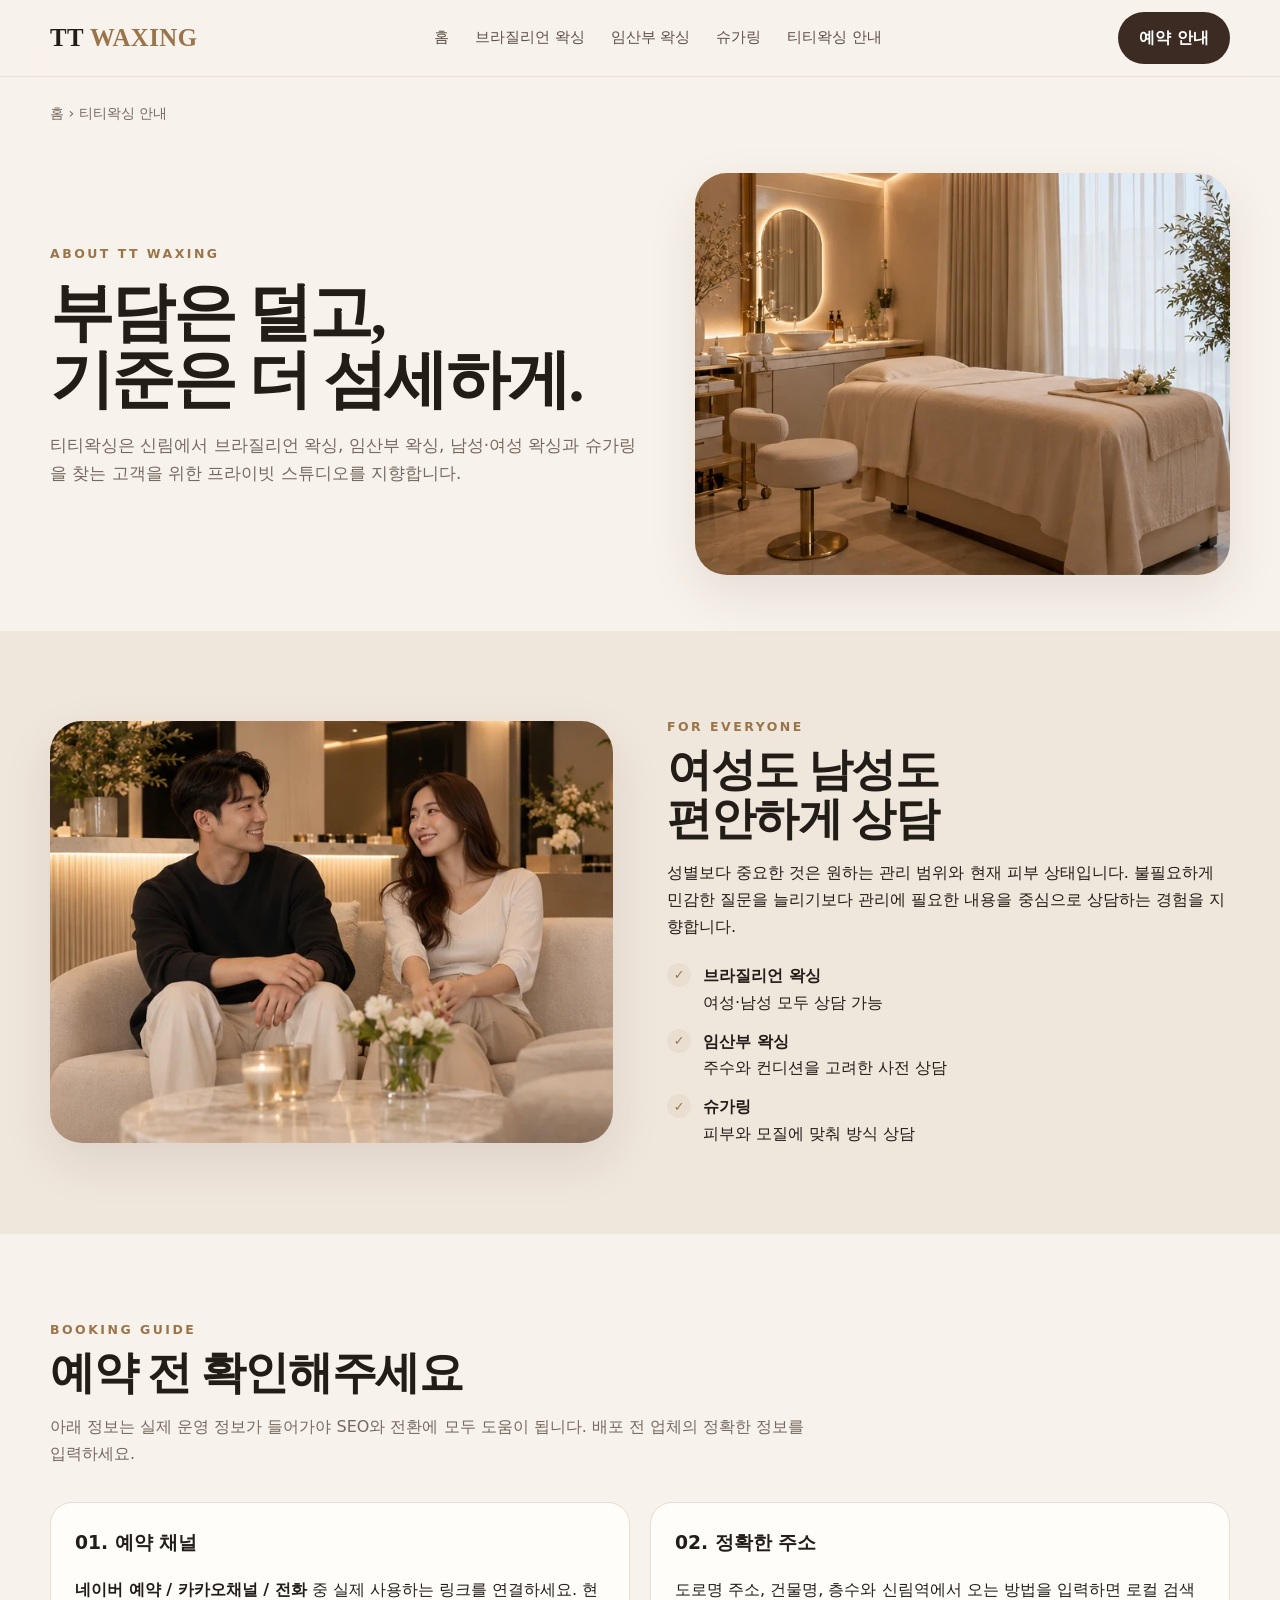
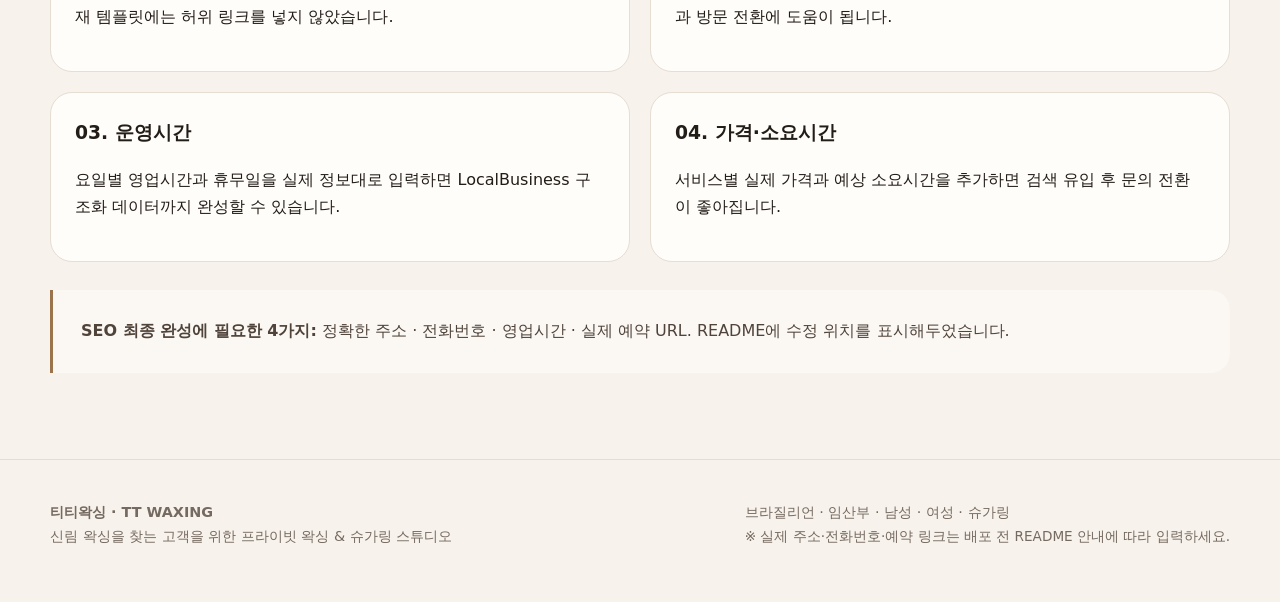
==== about-booking.html @ d4f87876 "Add files via upload" ====
<!doctype html><html lang="ko"><head><meta charset="utf-8"><meta name="viewport" content="width=device-width,initial-scale=1,viewport-fit=cover"><title>티티왁싱 안내·예약 | 신림왁싱 프라이빗 왁싱샵</title><meta name="description" content="신림왁싱 티티왁싱의 공간, 예약 전 체크사항, 브라질리언·임산부·남녀 왁싱·슈가링 상담 안내를 확인하세요."><meta name="robots" content="index,follow,max-image-preview:large"><link rel="canonical" href="https://ttwaxing.pages.dev/about-booking.html"><link rel="icon" href="assets/favicon.svg" type="image/svg+xml"><link rel="stylesheet" href="assets/style.css"><meta property="og:type" content="website"><meta property="og:locale" content="ko_KR"><meta property="og:site_name" content="티티왁싱"><meta property="og:title" content="티티왁싱 안내·예약 | 신림왁싱 프라이빗 왁싱샵"><meta property="og:description" content="신림왁싱 티티왁싱의 공간, 예약 전 체크사항, 브라질리언·임산부·남녀 왁싱·슈가링 상담 안내를 확인하세요."><meta property="og:url" content="https://ttwaxing.pages.dev/about-booking.html"><meta property="og:image" content="https://ttwaxing.pages.dev/assets/images/hero-studio.webp"><meta name="twitter:card" content="summary_large_image"><script type="application/ld+json">{"@context":"https://schema.org","@graph":[{"@context":"https://schema.org","@type":"BeautySalon","@id":"https://ttwaxing.pages.dev/#business","name":"티티왁싱","alternateName":"TT WAXING","url":"https://ttwaxing.pages.dev/","image":["https://ttwaxing.pages.dev/assets/images/hero-studio.webp","https://ttwaxing.pages.dev/assets/images/sugaring.webp"],"description":"신림 지역에서 브라질리언 왁싱, 임산부 왁싱, 남성·여성 왁싱과 슈가링을 제공하는 프라이빗 왁싱 스튜디오.","areaServed":[{"@type":"Place","name":"신림"},{"@type":"AdministrativeArea","name":"서울 관악구"}],"priceRange":"₩₩","knowsAbout":["브라질리언 왁싱","임산부 왁싱","남자 왁싱","여자 왁싱","슈가링"]},{"@type":"BreadcrumbList","itemListElement":[{"@type":"ListItem","position":1,"name":"홈","item":"https://ttwaxing.pages.dev/"},{"@type":"ListItem","position":2,"name":"티티왁싱 안내","item":"https://ttwaxing.pages.dev/about-booking.html"}]}]}</script></head><body><header class="header"><div class="wrap header-in"><a class="brand" href="index.html" aria-label="티티왁싱 홈">TT <span>WAXING</span></a><nav aria-label="주요 메뉴"><a href="index.html">홈</a><a href="brazilian-waxing.html">브라질리언 왁싱</a><a href="pregnancy-waxing.html">임산부 왁싱</a><a href="sugaring.html">슈가링</a><a href="about-booking.html" aria-current="page">티티왁싱 안내</a></nav><a class="nav-cta" href="about-booking.html#booking">예약 안내</a><button class="mobile-menu" type="button" aria-label="모바일 메뉴 열기" aria-expanded="false" aria-controls="mobile-navigation">MENU</button></div><div class="wrap mobile-links" id="mobile-navigation"><a href="index.html">홈</a><a href="brazilian-waxing.html">브라질리언 왁싱</a><a href="pregnancy-waxing.html">임산부 왁싱</a><a href="sugaring.html">슈가링</a><a href="about-booking.html" aria-current="page">티티왁싱 안내</a></div></header><div class="wrap breadcrumbs"><a href="index.html">홈</a> <span aria-hidden="true">›</span> <span>티티왁싱 안내</span></div><main><section class="detail-hero"><div class="wrap detail-grid"><div><div class="eyebrow">About TT WAXING</div><h1>부담은 덜고,<br>기준은 더 섬세하게.</h1><p>티티왁싱은 신림에서 브라질리언 왁싱, 임산부 왁싱, 남성·여성 왁싱과 슈가링을 찾는 고객을 위한 프라이빗 스튜디오를 지향합니다.</p></div><img src="assets/images/hero-studio.webp" alt="고급스럽고 정돈된 티티왁싱 관리 공간" fetchpriority="high" decoding="async"></div></section><section class="section alt"><div class="wrap split"><div><img src="assets/images/men-women.webp" alt="티티왁싱을 이용하는 남녀 고객 이미지" loading="lazy" decoding="async"></div><div><div class="eyebrow">For Everyone</div><h2>여성도 남성도<br>편안하게 상담</h2><p>성별보다 중요한 것은 원하는 관리 범위와 현재 피부 상태입니다. 불필요하게 민감한 질문을 늘리기보다 관리에 필요한 내용을 중심으로 상담하는 경험을 지향합니다.</p><div class="checks"><div class="check"><i>✓</i><div><b>브라질리언 왁싱</b><br>여성·남성 모두 상담 가능</div></div><div class="check"><i>✓</i><div><b>임산부 왁싱</b><br>주수와 컨디션을 고려한 사전 상담</div></div><div class="check"><i>✓</i><div><b>슈가링</b><br>피부와 모질에 맞춰 방식 상담</div></div></div></div></div></section><section class="section" id="booking"><div class="wrap"><div class="section-head"><div class="eyebrow">Booking Guide</div><h2>예약 전 확인해주세요</h2><p>아래 정보는 실제 운영 정보가 들어가야 SEO와 전환에 모두 도움이 됩니다. 배포 전 업체의 정확한 정보를 입력하세요.</p></div><div class="grid2"><div class="info"><h3>01. 예약 채널</h3><p><b>네이버 예약 / 카카오채널 / 전화</b> 중 실제 사용하는 링크를 연결하세요. 현재 템플릿에는 허위 링크를 넣지 않았습니다.</p></div><div class="info"><h3>02. 정확한 주소</h3><p>도로명 주소, 건물명, 층수와 신림역에서 오는 방법을 입력하면 로컬 검색과 방문 전환에 도움이 됩니다.</p></div><div class="info"><h3>03. 운영시간</h3><p>요일별 영업시간과 휴무일을 실제 정보대로 입력하면 LocalBusiness 구조화 데이터까지 완성할 수 있습니다.</p></div><div class="info"><h3>04. 가격·소요시간</h3><p>서비스별 실제 가격과 예상 소요시간을 추가하면 검색 유입 후 문의 전환이 좋아집니다.</p></div></div><div class="quote" style="margin-top:28px"><b>SEO 최종 완성에 필요한 4가지:</b> 정확한 주소 · 전화번호 · 영업시간 · 실제 예약 URL. README에 수정 위치를 표시해두었습니다.</div></div></section></main><footer><div class="wrap foot"><div><b>티티왁싱 · TT WAXING</b><br>신림 왁싱을 찾는 고객을 위한 프라이빗 왁싱 & 슈가링 스튜디오</div><div>브라질리언 · 임산부 · 남성 · 여성 · 슈가링<br><span class="note">※ 실제 주소·전화번호·예약 링크는 배포 전 README 안내에 따라 입력하세요.</span></div></div></footer><script src="assets/site.js" defer></script></body></html>
---- assets/style.css ----
:root{
  --bg:#f7f2eb;--paper:#fffdf9;--ink:#231d18;--muted:#756a61;--line:#e6ddd3;--gold:#9a744b;--gold-2:#c8a77e;--deep:#3b2b23;--shadow:0 18px 50px rgba(64,43,31,.10);--radius:28px
}
*{box-sizing:border-box}html{scroll-behavior:smooth}body{margin:0;background:var(--bg);color:var(--ink);font-family:Pretendard,"Noto Sans KR",system-ui,-apple-system,BlinkMacSystemFont,"Segoe UI",sans-serif;line-height:1.68}img{max-width:100%;display:block}a{color:inherit;text-decoration:none}.wrap{width:min(1180px,calc(100% - 40px));margin:auto}.eyebrow{font-size:.78rem;letter-spacing:.2em;text-transform:uppercase;color:var(--gold);font-weight:700}.header{position:sticky;top:0;z-index:20;background:rgba(247,242,235,.88);backdrop-filter:blur(16px);border-bottom:1px solid rgba(154,116,75,.12)}.header-in{height:76px;display:flex;align-items:center;justify-content:space-between;gap:24px}.brand{font-family:Georgia,"Times New Roman",serif;font-size:1.55rem;letter-spacing:.02em;font-weight:700}.brand span{color:var(--gold)}nav{display:flex;gap:26px;font-size:.95rem;color:#5d5149}.nav-cta,.btn{display:inline-flex;align-items:center;justify-content:center;gap:8px;border-radius:999px;padding:13px 21px;font-weight:700;transition:.2s}.nav-cta,.btn.primary{background:var(--deep);color:white}.btn.secondary{border:1px solid var(--line);background:rgba(255,255,255,.62)}.nav-cta:hover,.btn:hover{transform:translateY(-1px)}.hero{padding:70px 0 40px}.hero-grid{display:grid;grid-template-columns:1.02fr .98fr;gap:52px;align-items:center}.hero h1{font-family:Georgia,"Times New Roman",serif;font-size:clamp(2.5rem,5vw,5.4rem);line-height:1.02;margin:16px 0 20px;letter-spacing:-.04em}.hero h1 em{font-style:normal;color:var(--gold)}.hero p{font-size:1.08rem;color:var(--muted);max-width:650px}.actions{display:flex;gap:12px;flex-wrap:wrap;margin-top:28px}.hero-media{position:relative}.hero-media img{width:100%;aspect-ratio:4/5;object-fit:cover;border-radius:36px;box-shadow:var(--shadow)}.floating{position:absolute;left:-22px;bottom:28px;background:rgba(255,253,249,.94);padding:16px 19px;border-radius:18px;box-shadow:var(--shadow);max-width:250px}.floating b{display:block;margin-bottom:3px}.trust{padding:32px 0 74px}.trust-grid{display:grid;grid-template-columns:repeat(4,1fr);gap:12px}.trust-item{background:var(--paper);border:1px solid var(--line);border-radius:20px;padding:22px}.trust-item b{display:block;font-family:Georgia,"Times New Roman",serif;font-size:1.1rem;margin-bottom:4px}.trust-item span{color:var(--muted);font-size:.9rem}.section{padding:86px 0}.section.alt{background:#efe6dc}.section-head{max-width:760px;margin-bottom:34px}.section h2{font-family:Georgia,"Times New Roman",serif;font-size:clamp(2rem,3.5vw,3.6rem);line-height:1.1;margin:8px 0 16px;letter-spacing:-.03em}.section-head p{color:var(--muted)}.cards{display:grid;grid-template-columns:repeat(3,1fr);gap:20px}.card{background:var(--paper);border:1px solid var(--line);border-radius:var(--radius);overflow:hidden;box-shadow:0 10px 28px rgba(64,43,31,.05)}.card img{width:100%;aspect-ratio:4/3;object-fit:cover}.card-body{padding:24px}.card h3{margin:0 0 9px;font-family:Georgia,"Times New Roman",serif;font-size:1.4rem}.card p{margin:0;color:var(--muted)}.card .more{display:inline-block;margin-top:18px;color:var(--gold);font-weight:700}.split{display:grid;grid-template-columns:1fr 1fr;gap:54px;align-items:center}.split img{border-radius:32px;box-shadow:var(--shadow);width:100%;aspect-ratio:4/3;object-fit:cover}.checks{display:grid;gap:12px;margin-top:22px}.check{display:flex;gap:12px;align-items:flex-start}.check i{font-style:normal;width:24px;height:24px;display:grid;place-items:center;border-radius:50%;background:#e9ded0;color:var(--gold);font-size:.8rem;flex:0 0 auto}.quote{padding:28px;border-left:3px solid var(--gold);background:rgba(255,255,255,.45);border-radius:0 20px 20px 0;color:#4f433a}.faq{display:grid;gap:12px}.faq details{background:var(--paper);border:1px solid var(--line);border-radius:18px;padding:20px 22px}.faq summary{cursor:pointer;font-weight:700}.faq p{color:var(--muted);margin-bottom:0}.cta{padding:90px 0}.cta-box{background:var(--deep);color:white;border-radius:36px;padding:54px;display:grid;grid-template-columns:1fr auto;gap:30px;align-items:center}.cta h2{font-family:Georgia,"Times New Roman",serif;font-size:clamp(2rem,4vw,3.6rem);margin:0 0 8px;line-height:1.1}.cta p{margin:0;color:#d8cbc0}.cta .btn{background:white;color:var(--deep)}footer{padding:40px 0 54px;border-top:1px solid var(--line);color:var(--muted);font-size:.9rem}.foot{display:flex;justify-content:space-between;gap:30px;flex-wrap:wrap}.breadcrumbs{padding:24px 0 0;color:var(--muted);font-size:.9rem}.detail-hero{padding:48px 0 56px}.detail-grid{display:grid;grid-template-columns:1fr .9fr;gap:50px;align-items:center}.detail-hero h1{font-family:Georgia,"Times New Roman",serif;font-size:clamp(2.5rem,5vw,4.8rem);line-height:1.05;letter-spacing:-.04em;margin:14px 0 18px}.detail-hero p{color:var(--muted);font-size:1.05rem}.detail-hero img{width:100%;aspect-ratio:4/3;object-fit:cover;border-radius:32px;box-shadow:var(--shadow)}.content-grid{display:grid;grid-template-columns:minmax(0,1fr) 320px;gap:48px}.prose h2{font-family:Georgia,"Times New Roman",serif;font-size:2rem;margin-top:42px}.prose h3{font-size:1.2rem;margin-top:28px}.prose p,.prose li{color:#62564d}.prose ul{padding-left:20px}.aside{position:sticky;top:110px;align-self:start;background:var(--paper);border:1px solid var(--line);border-radius:24px;padding:24px}.aside h3{margin-top:0}.tag{display:inline-block;background:#efe5d9;border-radius:999px;padding:8px 12px;margin:4px 3px 0 0;font-size:.84rem;color:#6b5748}.note{font-size:.85rem;color:var(--muted);margin-top:14px}.grid2{display:grid;grid-template-columns:repeat(2,1fr);gap:20px}.info{background:var(--paper);border:1px solid var(--line);border-radius:22px;padding:24px}.info h3{margin-top:0}.kicker{font-size:.95rem;color:var(--gold);font-weight:700}.mobile-menu{display:none}.mobile-links{display:none}
@media(max-width:900px){nav,.nav-cta{display:none}.mobile-menu{display:inline-flex;border:1px solid var(--line);background:white;border-radius:999px;padding:9px 13px}.mobile-links.open{display:grid;padding:0 0 18px;gap:10px}.hero-grid,.detail-grid,.split,.content-grid,.cta-box{grid-template-columns:1fr}.hero{padding-top:42px}.hero-media{order:-1}.hero-media img{aspect-ratio:16/12}.floating{left:14px;bottom:14px}.trust-grid{grid-template-columns:repeat(2,1fr)}.cards{grid-template-columns:1fr}.aside{position:static}.cta-box{padding:36px}.grid2{grid-template-columns:1fr}.section{padding:64px 0}}
@media(max-width:560px){.wrap{width:min(100% - 28px,1180px)}.header-in{height:68px}.trust-grid{grid-template-columns:1fr}.hero h1{font-size:2.65rem}.detail-hero h1{font-size:2.6rem}.section h2{font-size:2.2rem}.cta{padding:60px 0}.cta-box{border-radius:26px}.actions{display:grid}.actions .btn{width:100%}}

/* Mobile polish: no build tools required */
html{-webkit-text-size-adjust:100%;text-size-adjust:100%}
body{overflow-x:hidden}
button,a{touch-action:manipulation}
button{font:inherit;color:inherit}
a:focus-visible,button:focus-visible,summary:focus-visible{outline:3px solid rgba(154,116,75,.35);outline-offset:3px}
.mobile-menu{min-width:52px;min-height:44px;align-items:center;justify-content:center;font-weight:800;letter-spacing:.06em;cursor:pointer}
.mobile-links{border-top:1px solid transparent}
.mobile-links a{min-height:46px;display:flex;align-items:center;padding:9px 2px;font-weight:650;color:#4f433a}
.mobile-links a[aria-current="page"]{color:var(--gold)}

@media(max-width:900px){
  .wrap{width:min(100% - 32px,1180px)}
  .header{backdrop-filter:blur(12px);-webkit-backdrop-filter:blur(12px)}
  .header-in{height:68px;gap:12px}
  .brand{font-size:1.32rem;white-space:nowrap}
  .mobile-links.open{border-top-color:var(--line);padding:10px 0 16px}
  .hero{padding:30px 0 28px}
  .hero-grid,.detail-grid{gap:28px}
  .hero-media img{border-radius:26px;aspect-ratio:4/3}
  .floating{max-width:calc(100% - 28px);padding:13px 15px;border-radius:15px}
  .hero h1,.detail-hero h1{overflow-wrap:anywhere}
  .hero p,.detail-hero p{font-size:1rem}
  .trust{padding:24px 0 54px}
  .trust-item{padding:18px}
  .section{padding:56px 0}
  .section-head{margin-bottom:26px}
  .cards{gap:16px}
  .card{border-radius:22px}
  .card-body{padding:20px}
  .split{gap:30px}
  .split img,.detail-hero img{border-radius:24px}
  .content-grid{gap:28px}
  .prose h2{font-size:1.7rem;margin-top:34px}
  .aside{border-radius:20px;padding:20px}
  .cta{padding:58px 0}
  .cta-box{gap:22px;padding:32px;border-radius:26px}
  footer{padding:34px 0 calc(40px + env(safe-area-inset-bottom))}
  .foot{gap:18px}
}

@media(max-width:560px){
  .wrap{width:min(100% - 24px,1180px)}
  .brand{font-size:1.16rem}
  .mobile-menu{font-size:.78rem;padding:8px 11px}
  .hero{padding-top:22px}
  .hero-grid{gap:22px}
  .hero h1{font-size:clamp(2.15rem,11vw,2.8rem);line-height:1.04;margin:12px 0 16px}
  .detail-hero{padding:32px 0 42px}
  .detail-hero h1{font-size:clamp(2.05rem,10.5vw,2.75rem);line-height:1.08}
  .eyebrow{font-size:.7rem;letter-spacing:.14em}
  .hero-media img,.detail-hero img{aspect-ratio:4/3;border-radius:20px}
  .floating{left:10px;right:10px;bottom:10px;max-width:none;font-size:.86rem}
  .floating span{display:block;line-height:1.45}
  .actions{grid-template-columns:1fr;gap:9px;margin-top:22px}
  .btn,.nav-cta{min-height:48px;padding:12px 17px}
  .trust-grid{grid-template-columns:1fr 1fr;gap:10px}
  .trust-item{padding:15px;border-radius:16px}
  .trust-item b{font-size:1rem}
  .trust-item span{font-size:.82rem;line-height:1.45;display:block}
  .section{padding:48px 0}
  .section h2{font-size:clamp(1.85rem,9vw,2.3rem);line-height:1.14}
  .card img{aspect-ratio:16/10}
  .card-body{padding:18px}
  .grid2{gap:12px}
  .info{padding:19px;border-radius:18px}
  .faq details{padding:17px 18px;border-radius:16px}
  .faq summary{line-height:1.45;padding-right:8px}
  .quote{padding:20px;border-radius:0 16px 16px 0}
  .breadcrumbs{padding-top:18px;font-size:.82rem;white-space:nowrap;overflow:hidden;text-overflow:ellipsis}
  .cta{padding:48px 0}
  .cta-box{padding:26px 20px;border-radius:22px}
  .cta h2{font-size:2rem}
  .cta .btn{width:100%}
  footer{font-size:.84rem}
  .foot{display:grid}
}

@media(max-width:380px){
  .wrap{width:min(100% - 20px,1180px)}
  .brand{font-size:1.06rem}
  .mobile-menu{min-width:48px}
  .hero h1{font-size:2.08rem}
  .detail-hero h1{font-size:2rem}
  .trust-grid{grid-template-columns:1fr}
  .section h2{font-size:1.9rem}
  .cta h2{font-size:1.8rem}
}

@media(prefers-reduced-motion:reduce){
  html{scroll-behavior:auto}
  *,*::before,*::after{transition:none!important;animation:none!important}
}
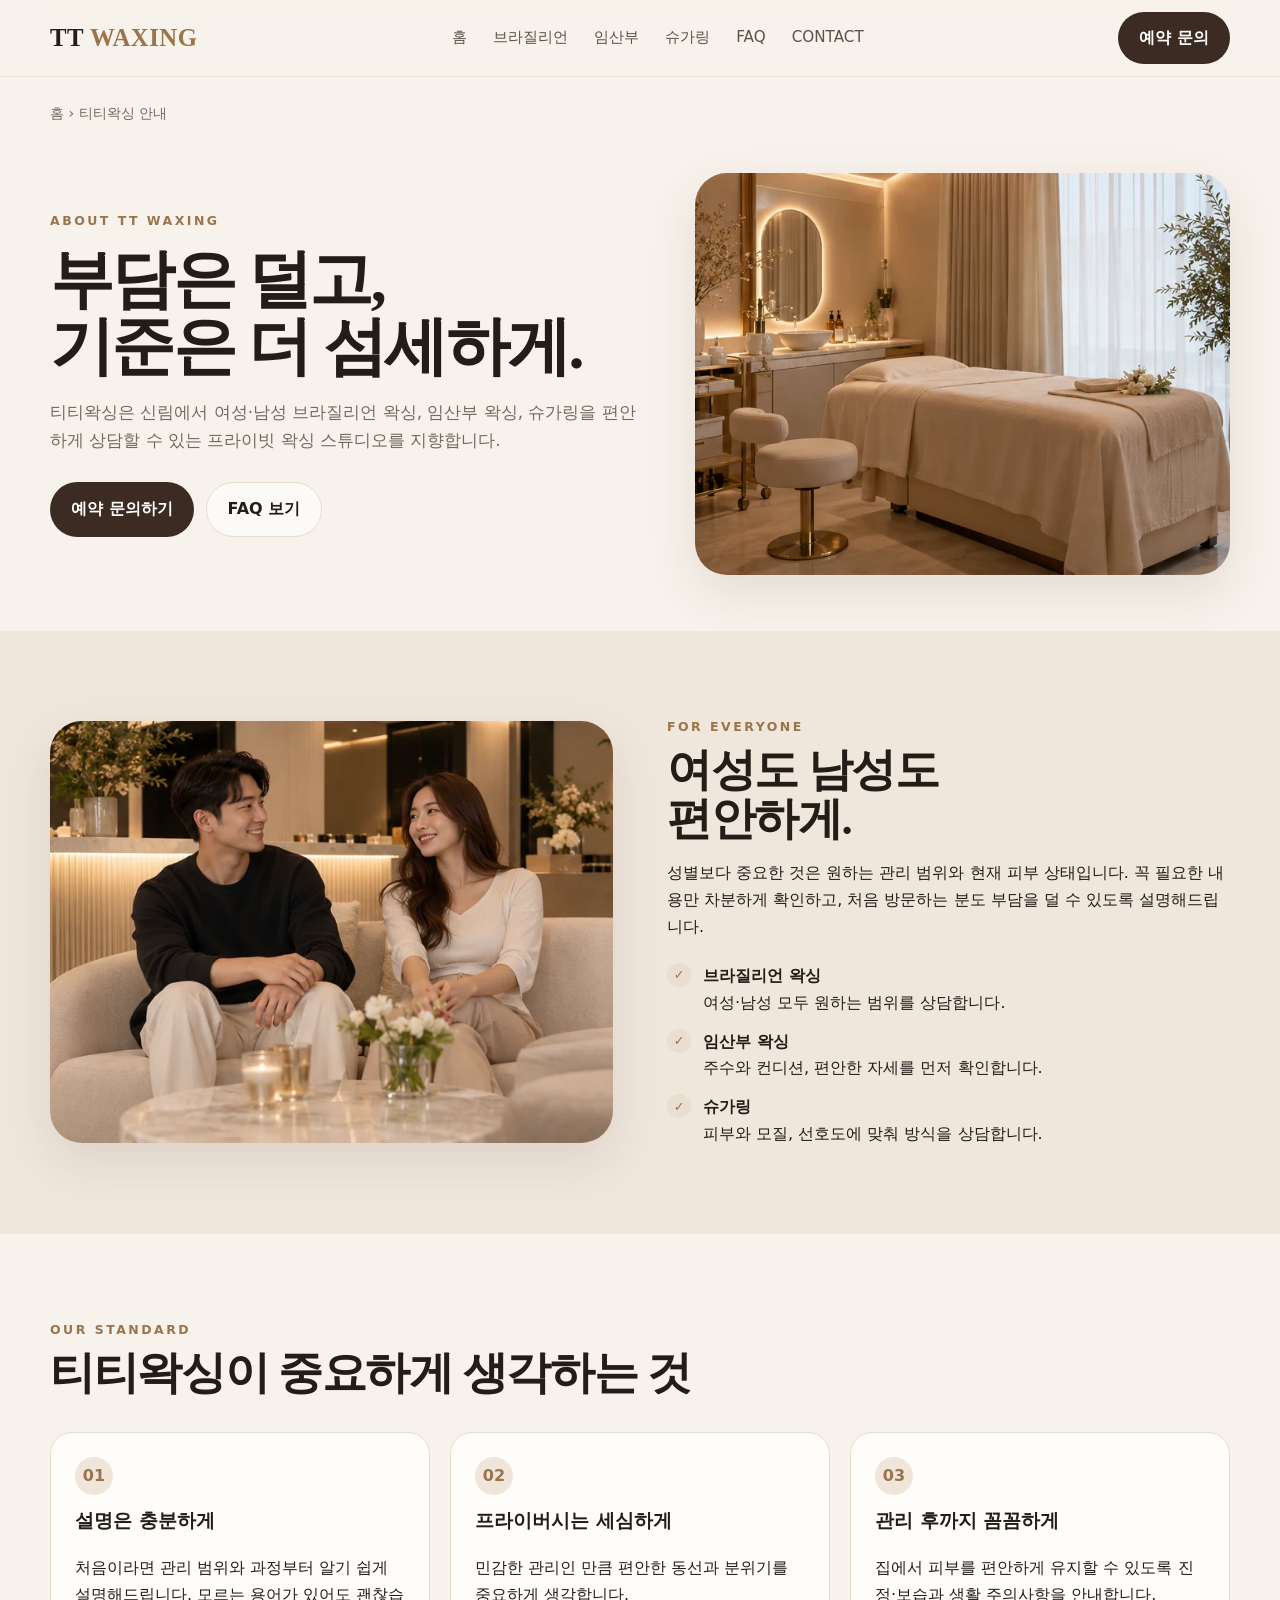
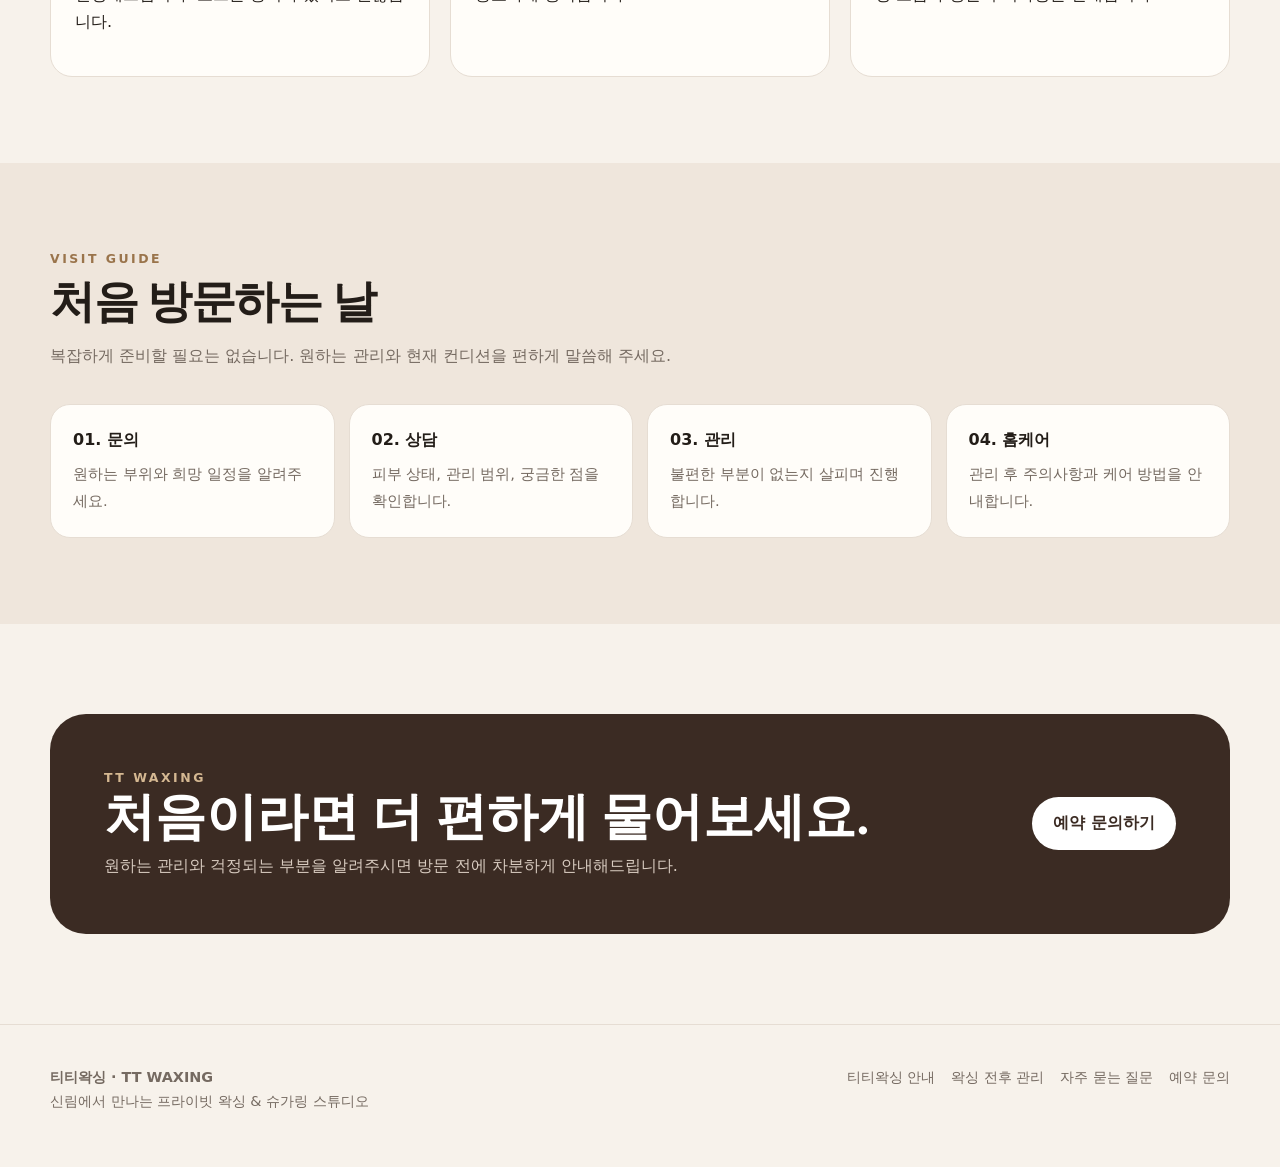
==== commit c586fd90: "Add files via upload" ====
--- a/about-booking.html
+++ b/about-booking.html
@@ -1 +1 @@
-<!doctype html><html lang="ko"><head><meta charset="utf-8"><meta name="viewport" content="width=device-width,initial-scale=1,viewport-fit=cover"><title>티티왁싱 안내·예약 | 신림왁싱 프라이빗 왁싱샵</title><meta name="description" content="신림왁싱 티티왁싱의 공간, 예약 전 체크사항, 브라질리언·임산부·남녀 왁싱·슈가링 상담 안내를 확인하세요."><meta name="robots" content="index,follow,max-image-preview:large"><link rel="canonical" href="https://ttwaxing.pages.dev/about-booking.html"><link rel="icon" href="assets/favicon.svg" type="image/svg+xml"><link rel="stylesheet" href="assets/style.css"><meta property="og:type" content="website"><meta property="og:locale" content="ko_KR"><meta property="og:site_name" content="티티왁싱"><meta property="og:title" content="티티왁싱 안내·예약 | 신림왁싱 프라이빗 왁싱샵"><meta property="og:description" content="신림왁싱 티티왁싱의 공간, 예약 전 체크사항, 브라질리언·임산부·남녀 왁싱·슈가링 상담 안내를 확인하세요."><meta property="og:url" content="https://ttwaxing.pages.dev/about-booking.html"><meta property="og:image" content="https://ttwaxing.pages.dev/assets/images/hero-studio.webp"><meta name="twitter:card" content="summary_large_image"><script type="application/ld+json">{"@context":"https://schema.org","@graph":[{"@context":"https://schema.org","@type":"BeautySalon","@id":"https://ttwaxing.pages.dev/#business","name":"티티왁싱","alternateName":"TT WAXING","url":"https://ttwaxing.pages.dev/","image":["https://ttwaxing.pages.dev/assets/images/hero-studio.webp","https://ttwaxing.pages.dev/assets/images/sugaring.webp"],"description":"신림 지역에서 브라질리언 왁싱, 임산부 왁싱, 남성·여성 왁싱과 슈가링을 제공하는 프라이빗 왁싱 스튜디오.","areaServed":[{"@type":"Place","name":"신림"},{"@type":"AdministrativeArea","name":"서울 관악구"}],"priceRange":"₩₩","knowsAbout":["브라질리언 왁싱","임산부 왁싱","남자 왁싱","여자 왁싱","슈가링"]},{"@type":"BreadcrumbList","itemListElement":[{"@type":"ListItem","position":1,"name":"홈","item":"https://ttwaxing.pages.dev/"},{"@type":"ListItem","position":2,"name":"티티왁싱 안내","item":"https://ttwaxing.pages.dev/about-booking.html"}]}]}</script></head><body><header class="header"><div class="wrap header-in"><a class="brand" href="index.html" aria-label="티티왁싱 홈">TT <span>WAXING</span></a><nav aria-label="주요 메뉴"><a href="index.html">홈</a><a href="brazilian-waxing.html">브라질리언 왁싱</a><a href="pregnancy-waxing.html">임산부 왁싱</a><a href="sugaring.html">슈가링</a><a href="about-booking.html" aria-current="page">티티왁싱 안내</a></nav><a class="nav-cta" href="about-booking.html#booking">예약 안내</a><button class="mobile-menu" type="button" aria-label="모바일 메뉴 열기" aria-expanded="false" aria-controls="mobile-navigation">MENU</button></div><div class="wrap mobile-links" id="mobile-navigation"><a href="index.html">홈</a><a href="brazilian-waxing.html">브라질리언 왁싱</a><a href="pregnancy-waxing.html">임산부 왁싱</a><a href="sugaring.html">슈가링</a><a href="about-booking.html" aria-current="page">티티왁싱 안내</a></div></header><div class="wrap breadcrumbs"><a href="index.html">홈</a> <span aria-hidden="true">›</span> <span>티티왁싱 안내</span></div><main><section class="detail-hero"><div class="wrap detail-grid"><div><div class="eyebrow">About TT WAXING</div><h1>부담은 덜고,<br>기준은 더 섬세하게.</h1><p>티티왁싱은 신림에서 브라질리언 왁싱, 임산부 왁싱, 남성·여성 왁싱과 슈가링을 찾는 고객을 위한 프라이빗 스튜디오를 지향합니다.</p></div><img src="assets/images/hero-studio.webp" alt="고급스럽고 정돈된 티티왁싱 관리 공간" fetchpriority="high" decoding="async"></div></section><section class="section alt"><div class="wrap split"><div><img src="assets/images/men-women.webp" alt="티티왁싱을 이용하는 남녀 고객 이미지" loading="lazy" decoding="async"></div><div><div class="eyebrow">For Everyone</div><h2>여성도 남성도<br>편안하게 상담</h2><p>성별보다 중요한 것은 원하는 관리 범위와 현재 피부 상태입니다. 불필요하게 민감한 질문을 늘리기보다 관리에 필요한 내용을 중심으로 상담하는 경험을 지향합니다.</p><div class="checks"><div class="check"><i>✓</i><div><b>브라질리언 왁싱</b><br>여성·남성 모두 상담 가능</div></div><div class="check"><i>✓</i><div><b>임산부 왁싱</b><br>주수와 컨디션을 고려한 사전 상담</div></div><div class="check"><i>✓</i><div><b>슈가링</b><br>피부와 모질에 맞춰 방식 상담</div></div></div></div></div></section><section class="section" id="booking"><div class="wrap"><div class="section-head"><div class="eyebrow">Booking Guide</div><h2>예약 전 확인해주세요</h2><p>아래 정보는 실제 운영 정보가 들어가야 SEO와 전환에 모두 도움이 됩니다. 배포 전 업체의 정확한 정보를 입력하세요.</p></div><div class="grid2"><div class="info"><h3>01. 예약 채널</h3><p><b>네이버 예약 / 카카오채널 / 전화</b> 중 실제 사용하는 링크를 연결하세요. 현재 템플릿에는 허위 링크를 넣지 않았습니다.</p></div><div class="info"><h3>02. 정확한 주소</h3><p>도로명 주소, 건물명, 층수와 신림역에서 오는 방법을 입력하면 로컬 검색과 방문 전환에 도움이 됩니다.</p></div><div class="info"><h3>03. 운영시간</h3><p>요일별 영업시간과 휴무일을 실제 정보대로 입력하면 LocalBusiness 구조화 데이터까지 완성할 수 있습니다.</p></div><div class="info"><h3>04. 가격·소요시간</h3><p>서비스별 실제 가격과 예상 소요시간을 추가하면 검색 유입 후 문의 전환이 좋아집니다.</p></div></div><div class="quote" style="margin-top:28px"><b>SEO 최종 완성에 필요한 4가지:</b> 정확한 주소 · 전화번호 · 영업시간 · 실제 예약 URL. README에 수정 위치를 표시해두었습니다.</div></div></section></main><footer><div class="wrap foot"><div><b>티티왁싱 · TT WAXING</b><br>신림 왁싱을 찾는 고객을 위한 프라이빗 왁싱 & 슈가링 스튜디오</div><div>브라질리언 · 임산부 · 남성 · 여성 · 슈가링<br><span class="note">※ 실제 주소·전화번호·예약 링크는 배포 전 README 안내에 따라 입력하세요.</span></div></div></footer><script src="assets/site.js" defer></script></body></html>+<!doctype html><html lang="ko"><head><meta charset="utf-8"><meta name="viewport" content="width=device-width,initial-scale=1,viewport-fit=cover"><title>티티왁싱 안내 | 신림 프라이빗 왁싱·슈가링</title><meta name="description" content="신림 티티왁싱은 여성·남성 브라질리언 왁싱, 임산부 왁싱, 슈가링을 편안하게 상담하는 프라이빗 왁싱 스튜디오입니다."><meta name="robots" content="index,follow,max-image-preview:large"><link rel="canonical" href="https://ttwaxing.pages.dev/about-booking.html"><link rel="icon" href="assets/favicon.svg" type="image/svg+xml"><link rel="stylesheet" href="assets/style.css"><link rel="alternate" type="application/rss+xml" title="티티왁싱 RSS" href="/rss.xml"><meta property="og:type" content="website"><meta property="og:locale" content="ko_KR"><meta property="og:site_name" content="티티왁싱"><meta property="og:title" content="티티왁싱 안내 | 신림 프라이빗 왁싱·슈가링"><meta property="og:description" content="신림 티티왁싱은 여성·남성 브라질리언 왁싱, 임산부 왁싱, 슈가링을 편안하게 상담하는 프라이빗 왁싱 스튜디오입니다."><meta property="og:url" content="https://ttwaxing.pages.dev/about-booking.html"><meta property="og:image" content="https://ttwaxing.pages.dev/assets/images/hero-studio.webp"><meta name="twitter:card" content="summary_large_image"><script type="application/ld+json">{"@context":"https://schema.org","@graph":[{"@context":"https://schema.org","@type":"BeautySalon","@id":"https://ttwaxing.pages.dev/#business","name":"티티왁싱","alternateName":"TT WAXING","url":"https://ttwaxing.pages.dev/","image":["https://ttwaxing.pages.dev/assets/images/hero-studio.webp","https://ttwaxing.pages.dev/assets/images/sugaring.webp"],"description":"신림에서 브라질리언 왁싱, 임산부 왁싱, 남성·여성 왁싱과 슈가링을 안내하는 프라이빗 왁싱 스튜디오.","areaServed":[{"@type":"Place","name":"신림"},{"@type":"AdministrativeArea","name":"서울 관악구"}],"priceRange":"₩₩","knowsAbout":["브라질리언 왁싱","임산부 왁싱","남자 왁싱","여자 왁싱","슈가링"]},{"@context":"https://schema.org","@type":"WebPage","@id":"https://ttwaxing.pages.dev/about-booking.html#webpage","url":"https://ttwaxing.pages.dev/about-booking.html","name":"티티왁싱 안내 | 신림 프라이빗 왁싱·슈가링","description":"신림 티티왁싱은 여성·남성 브라질리언 왁싱, 임산부 왁싱, 슈가링을 편안하게 상담하는 프라이빗 왁싱 스튜디오입니다.","inLanguage":"ko-KR","isPartOf":{"@id":"https://ttwaxing.pages.dev/#website"}}]}</script></head><body><header class="header"><div class="wrap header-in"><a class="brand" href="index.html" aria-label="티티왁싱 홈">TT <span>WAXING</span></a><nav aria-label="주요 메뉴"><a href="index.html">홈</a><a href="brazilian-waxing.html">브라질리언</a><a href="pregnancy-waxing.html">임산부</a><a href="sugaring.html">슈가링</a><a href="faq.html">FAQ</a><a href="contact.html">CONTACT</a></nav><a class="nav-cta" href="contact.html">예약 문의</a><button class="mobile-menu" type="button" aria-label="모바일 메뉴 열기" aria-expanded="false" aria-controls="mobile-navigation">MENU</button></div><div class="wrap mobile-links" id="mobile-navigation"><a href="index.html">홈</a><a href="brazilian-waxing.html">브라질리언</a><a href="pregnancy-waxing.html">임산부</a><a href="sugaring.html">슈가링</a><a href="faq.html">FAQ</a><a href="contact.html">CONTACT</a></div></header><div class="wrap breadcrumbs"><a href="index.html">홈</a> <span aria-hidden="true">›</span> <span>티티왁싱 안내</span></div><main><section class="detail-hero"><div class="wrap detail-grid"><div><div class="eyebrow">ABOUT TT WAXING</div><h1>부담은 덜고,<br>기준은 더 섬세하게.</h1><p>티티왁싱은 신림에서 여성·남성 브라질리언 왁싱, 임산부 왁싱, 슈가링을 편안하게 상담할 수 있는 프라이빗 왁싱 스튜디오를 지향합니다.</p><div class="actions"><a class="btn primary" href="contact.html">예약 문의하기</a><a class="btn secondary" href="faq.html">FAQ 보기</a></div></div><img src="assets/images/hero-studio.webp" alt="차분하고 고급스럽게 정돈된 티티왁싱 관리 공간" fetchpriority="high" decoding="async"></div></section><section class="section alt"><div class="wrap split"><div><img src="assets/images/men-women.webp" alt="여성과 남성 모두 편안하게 이용하는 티티왁싱 이미지" loading="lazy" decoding="async"></div><div><div class="eyebrow">FOR EVERYONE</div><h2>여성도 남성도<br>편안하게.</h2><p>성별보다 중요한 것은 원하는 관리 범위와 현재 피부 상태입니다. 꼭 필요한 내용만 차분하게 확인하고, 처음 방문하는 분도 부담을 덜 수 있도록 설명해드립니다.</p><div class="checks"><div class="check"><i>✓</i><div><b>브라질리언 왁싱</b><br><span>여성·남성 모두 원하는 범위를 상담합니다.</span></div></div><div class="check"><i>✓</i><div><b>임산부 왁싱</b><br><span>주수와 컨디션, 편안한 자세를 먼저 확인합니다.</span></div></div><div class="check"><i>✓</i><div><b>슈가링</b><br><span>피부와 모질, 선호도에 맞춰 방식을 상담합니다.</span></div></div></div></div></div></section><section class="section"><div class="wrap"><div class="section-head"><div class="eyebrow">OUR STANDARD</div><h2>티티왁싱이 중요하게 생각하는 것</h2></div><div class="grid3"><div class="info"><span class="step">01</span><h3>설명은 충분하게</h3><p>처음이라면 관리 범위와 과정부터 알기 쉽게 설명해드립니다. 모르는 용어가 있어도 괜찮습니다.</p></div><div class="info"><span class="step">02</span><h3>프라이버시는 세심하게</h3><p>민감한 관리인 만큼 편안한 동선과 분위기를 중요하게 생각합니다.</p></div><div class="info"><span class="step">03</span><h3>관리 후까지 꼼꼼하게</h3><p>집에서 피부를 편안하게 유지할 수 있도록 진정·보습과 생활 주의사항을 안내합니다.</p></div></div></div></section><section class="section alt"><div class="wrap"><div class="section-head"><div class="eyebrow">VISIT GUIDE</div><h2>처음 방문하는 날</h2><p>복잡하게 준비할 필요는 없습니다. 원하는 관리와 현재 컨디션을 편하게 말씀해 주세요.</p></div><div class="journey"><div><b>01. 문의</b><span>원하는 부위와 희망 일정을 알려주세요.</span></div><div><b>02. 상담</b><span>피부 상태, 관리 범위, 궁금한 점을 확인합니다.</span></div><div><b>03. 관리</b><span>불편한 부분이 없는지 살피며 진행합니다.</span></div><div><b>04. 홈케어</b><span>관리 후 주의사항과 케어 방법을 안내합니다.</span></div></div></div></section><section class="cta"><div class="wrap cta-box"><div><div class="eyebrow" style="color:#d5b892">TT WAXING</div><h2>처음이라면 더 편하게 물어보세요.</h2><p>원하는 관리와 걱정되는 부분을 알려주시면 방문 전에 차분하게 안내해드립니다.</p></div><a class="btn" href="contact.html">예약 문의하기</a></div></section></main><footer><div class="wrap foot"><div><b>티티왁싱 · TT WAXING</b><br>신림에서 만나는 프라이빗 왁싱 &amp; 슈가링 스튜디오</div><div class="foot-links"><a href="about-booking.html">티티왁싱 안내</a><a href="aftercare.html">왁싱 전후 관리</a><a href="faq.html">자주 묻는 질문</a><a href="contact.html">예약 문의</a></div></div></footer><a class="mobile-book" href="contact.html" aria-label="티티왁싱 예약 문의">예약 문의하기</a><script src="assets/site.js" defer></script></body></html>
--- a/assets/style.css
+++ b/assets/style.css
@@ -98,3 +98,9 @@
   html{scroll-behavior:auto}
   *,*::before,*::after{transition:none!important;animation:none!important}
 }
+
+/* Customer-facing conversion pages */
+.grid3{display:grid;grid-template-columns:repeat(3,1fr);gap:20px}.step{display:inline-grid;place-items:center;width:38px;height:38px;border-radius:50%;background:#efe5d9;color:var(--gold);font-weight:800;margin-bottom:10px}.row-head{display:flex;align-items:end;justify-content:space-between;gap:30px;max-width:none}.text-link{color:var(--gold);font-weight:750}.pretty-list{list-style:none;padding:0!important;display:grid;gap:10px}.pretty-list li{position:relative;padding-left:28px}.pretty-list li:before{content:'✓';position:absolute;left:0;top:0;color:var(--gold);font-weight:800}.mini-checks{display:grid;gap:10px;margin:18px 0 22px}.mini-checks span{display:block;padding:10px 12px;background:#f3ece4;border-radius:12px;color:#584c43;font-size:.92rem}.full{width:100%}.journey{display:grid;grid-template-columns:repeat(4,1fr);gap:14px}.journey>div{background:var(--paper);border:1px solid var(--line);border-radius:20px;padding:22px}.journey b{display:block;margin-bottom:7px}.journey span{color:var(--muted);font-size:.92rem}.narrow{max-width:860px}.faq-large details{padding:22px 24px}.faq-large summary{font-size:1.04rem}.detail-hero.compact{padding-bottom:34px}.contact-grid{display:grid;grid-template-columns:minmax(0,1.35fr) minmax(280px,.65fr);gap:38px;align-items:start}.contact-form{background:var(--paper);border:1px solid var(--line);border-radius:26px;padding:28px;display:grid;gap:18px}.contact-form label{display:grid;gap:8px;font-weight:700}.contact-form input,.contact-form select,.contact-form textarea{width:100%;border:1px solid #ddd1c5;background:#fff;padding:14px 15px;border-radius:14px;font:inherit;color:var(--ink);outline:none}.contact-form textarea{resize:vertical}.contact-form input:focus,.contact-form select:focus,.contact-form textarea:focus{border-color:var(--gold);box-shadow:0 0 0 3px rgba(154,116,75,.12)}.form-row{display:grid;grid-template-columns:1fr 1fr;gap:14px}.form-actions{display:flex;gap:10px;flex-wrap:wrap}.form-status{min-height:1.5em;margin:0;color:var(--gold);font-weight:700}.contact-card{background:var(--paper);border:1px solid var(--line);border-radius:24px;padding:24px;margin-bottom:16px}.contact-card h3{font-family:Georgia,'Times New Roman',serif;font-size:1.45rem;margin:8px 0 10px}.contact-card p{color:var(--muted)}.foot-links{display:flex;gap:16px;flex-wrap:wrap}.foot-links a:hover{color:var(--gold)}.mobile-book{display:none}
+@media(max-width:1080px){nav{gap:17px;font-size:.9rem}.nav-cta{padding:12px 17px}}
+@media(max-width:900px){.grid3,.journey,.contact-grid{grid-template-columns:1fr}.row-head{align-items:flex-start}.contact-grid{gap:24px}.mobile-book{display:flex;position:fixed;z-index:30;left:12px;right:12px;bottom:calc(12px + env(safe-area-inset-bottom));min-height:52px;align-items:center;justify-content:center;border-radius:999px;background:var(--deep);color:#fff;font-weight:800;box-shadow:0 12px 34px rgba(35,29,24,.28)}body{padding-bottom:calc(76px + env(safe-area-inset-bottom))}.foot-links{display:grid;gap:8px}}
+@media(max-width:560px){.row-head{display:block}.row-head .text-link{display:inline-block;margin-top:4px}.form-row{grid-template-columns:1fr}.contact-form{padding:20px;border-radius:20px}.form-actions{display:grid}.form-actions .btn{width:100%}.journey{gap:10px}.journey>div{padding:18px}}
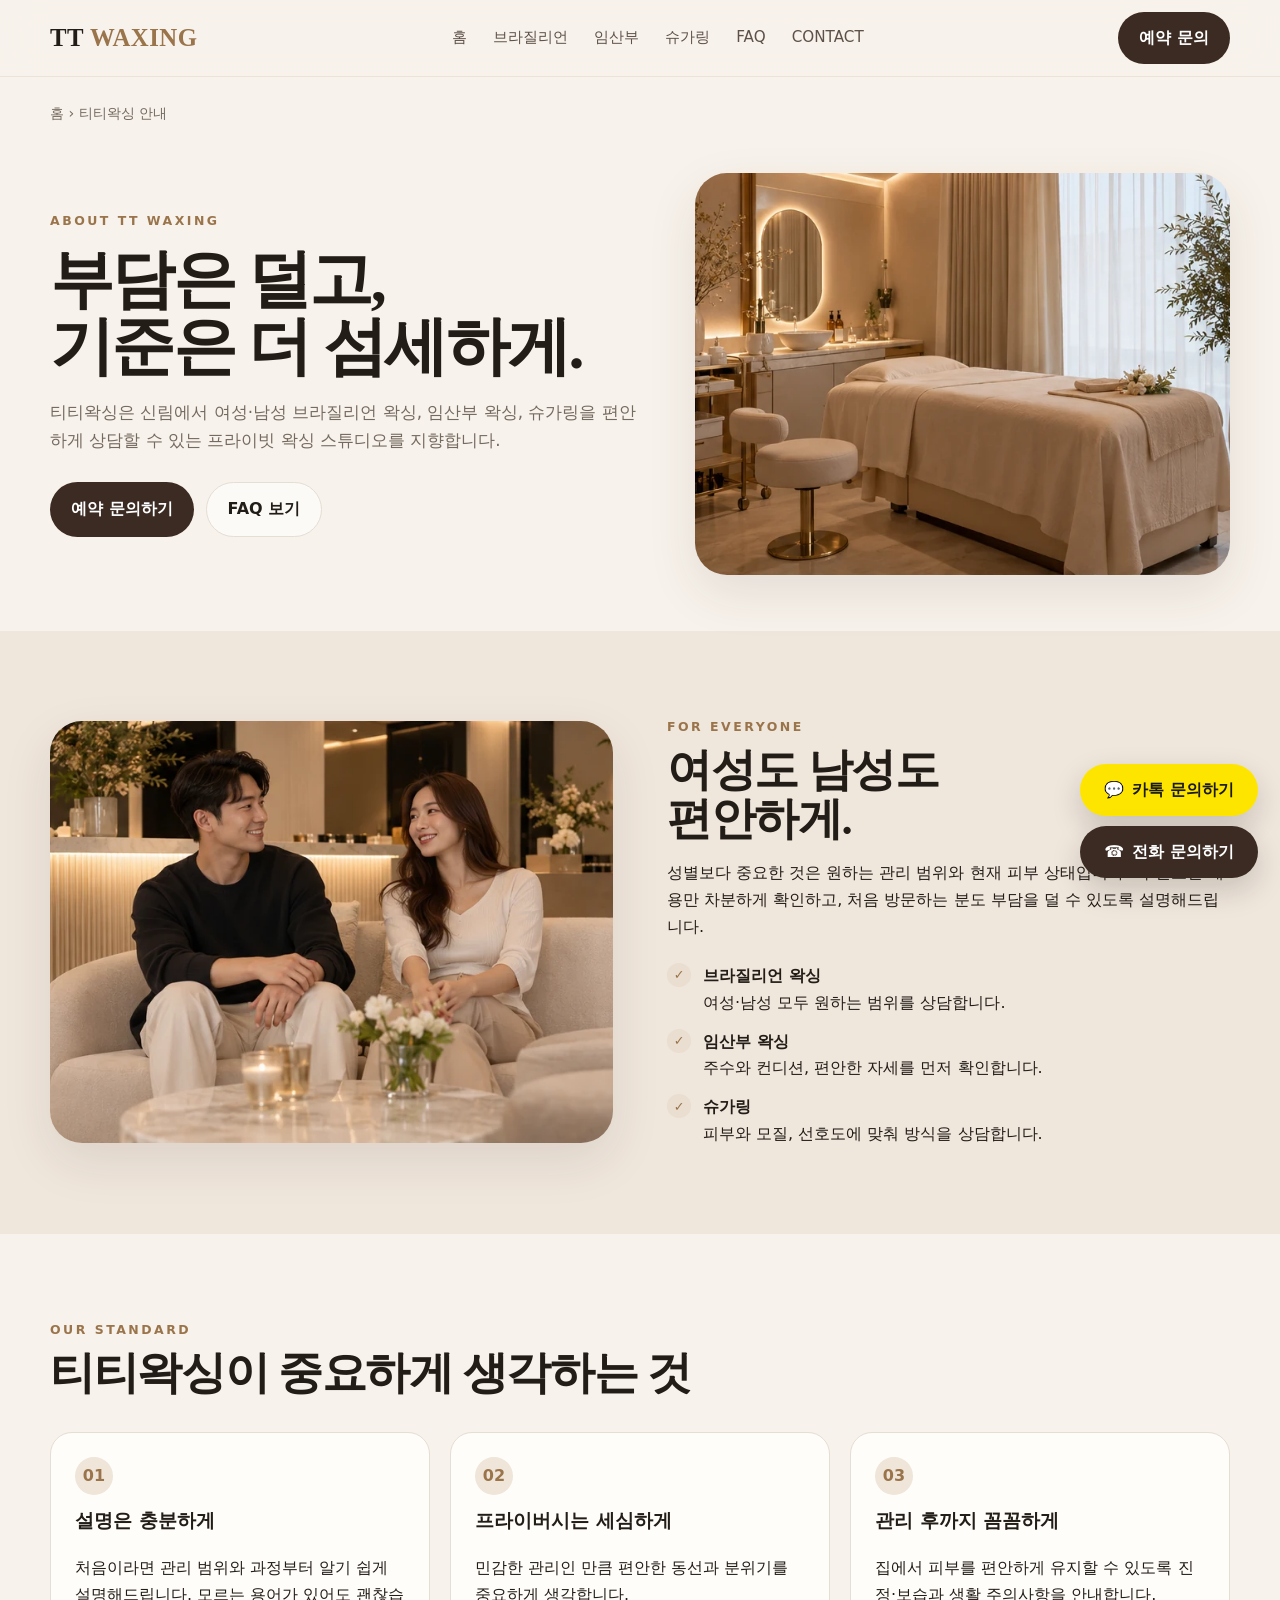
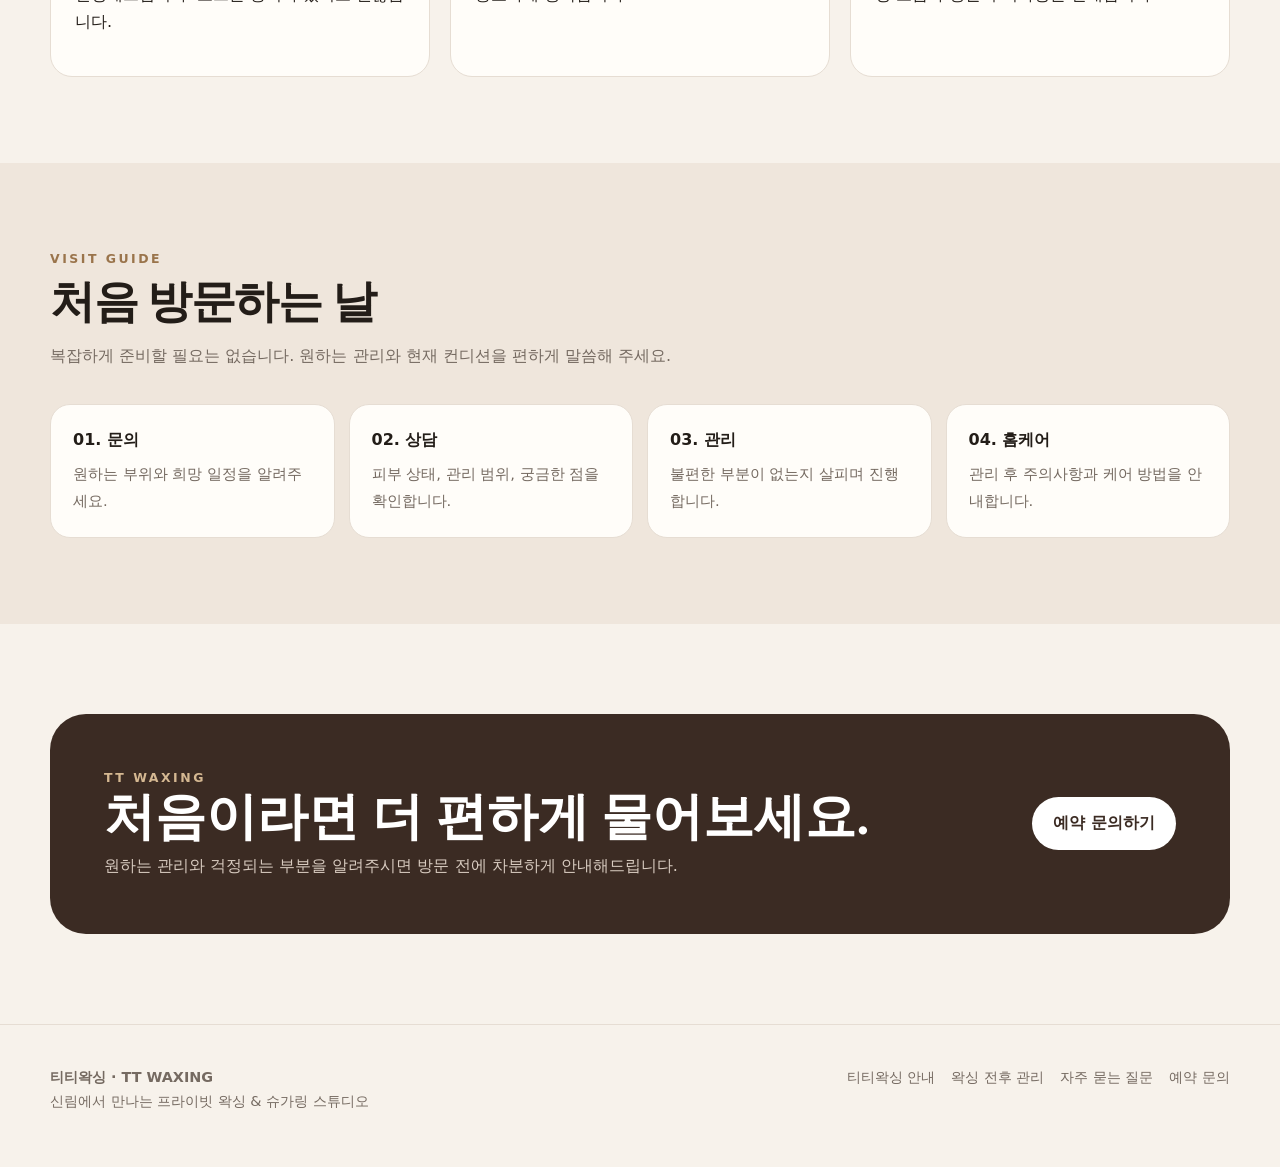
==== commit 75880ac9: "Add files via upload" ====
--- a/about-booking.html
+++ b/about-booking.html
@@ -1 +1,386 @@
-<!doctype html><html lang="ko"><head><meta charset="utf-8"><meta name="viewport" content="width=device-width,initial-scale=1,viewport-fit=cover"><title>티티왁싱 안내 | 신림 프라이빗 왁싱·슈가링</title><meta name="description" content="신림 티티왁싱은 여성·남성 브라질리언 왁싱, 임산부 왁싱, 슈가링을 편안하게 상담하는 프라이빗 왁싱 스튜디오입니다."><meta name="robots" content="index,follow,max-image-preview:large"><link rel="canonical" href="https://ttwaxing.pages.dev/about-booking.html"><link rel="icon" href="assets/favicon.svg" type="image/svg+xml"><link rel="stylesheet" href="assets/style.css"><link rel="alternate" type="application/rss+xml" title="티티왁싱 RSS" href="/rss.xml"><meta property="og:type" content="website"><meta property="og:locale" content="ko_KR"><meta property="og:site_name" content="티티왁싱"><meta property="og:title" content="티티왁싱 안내 | 신림 프라이빗 왁싱·슈가링"><meta property="og:description" content="신림 티티왁싱은 여성·남성 브라질리언 왁싱, 임산부 왁싱, 슈가링을 편안하게 상담하는 프라이빗 왁싱 스튜디오입니다."><meta property="og:url" content="https://ttwaxing.pages.dev/about-booking.html"><meta property="og:image" content="https://ttwaxing.pages.dev/assets/images/hero-studio.webp"><meta name="twitter:card" content="summary_large_image"><script type="application/ld+json">{"@context":"https://schema.org","@graph":[{"@context":"https://schema.org","@type":"BeautySalon","@id":"https://ttwaxing.pages.dev/#business","name":"티티왁싱","alternateName":"TT WAXING","url":"https://ttwaxing.pages.dev/","image":["https://ttwaxing.pages.dev/assets/images/hero-studio.webp","https://ttwaxing.pages.dev/assets/images/sugaring.webp"],"description":"신림에서 브라질리언 왁싱, 임산부 왁싱, 남성·여성 왁싱과 슈가링을 안내하는 프라이빗 왁싱 스튜디오.","areaServed":[{"@type":"Place","name":"신림"},{"@type":"AdministrativeArea","name":"서울 관악구"}],"priceRange":"₩₩","knowsAbout":["브라질리언 왁싱","임산부 왁싱","남자 왁싱","여자 왁싱","슈가링"]},{"@context":"https://schema.org","@type":"WebPage","@id":"https://ttwaxing.pages.dev/about-booking.html#webpage","url":"https://ttwaxing.pages.dev/about-booking.html","name":"티티왁싱 안내 | 신림 프라이빗 왁싱·슈가링","description":"신림 티티왁싱은 여성·남성 브라질리언 왁싱, 임산부 왁싱, 슈가링을 편안하게 상담하는 프라이빗 왁싱 스튜디오입니다.","inLanguage":"ko-KR","isPartOf":{"@id":"https://ttwaxing.pages.dev/#website"}}]}</script></head><body><header class="header"><div class="wrap header-in"><a class="brand" href="index.html" aria-label="티티왁싱 홈">TT <span>WAXING</span></a><nav aria-label="주요 메뉴"><a href="index.html">홈</a><a href="brazilian-waxing.html">브라질리언</a><a href="pregnancy-waxing.html">임산부</a><a href="sugaring.html">슈가링</a><a href="faq.html">FAQ</a><a href="contact.html">CONTACT</a></nav><a class="nav-cta" href="contact.html">예약 문의</a><button class="mobile-menu" type="button" aria-label="모바일 메뉴 열기" aria-expanded="false" aria-controls="mobile-navigation">MENU</button></div><div class="wrap mobile-links" id="mobile-navigation"><a href="index.html">홈</a><a href="brazilian-waxing.html">브라질리언</a><a href="pregnancy-waxing.html">임산부</a><a href="sugaring.html">슈가링</a><a href="faq.html">FAQ</a><a href="contact.html">CONTACT</a></div></header><div class="wrap breadcrumbs"><a href="index.html">홈</a> <span aria-hidden="true">›</span> <span>티티왁싱 안내</span></div><main><section class="detail-hero"><div class="wrap detail-grid"><div><div class="eyebrow">ABOUT TT WAXING</div><h1>부담은 덜고,<br>기준은 더 섬세하게.</h1><p>티티왁싱은 신림에서 여성·남성 브라질리언 왁싱, 임산부 왁싱, 슈가링을 편안하게 상담할 수 있는 프라이빗 왁싱 스튜디오를 지향합니다.</p><div class="actions"><a class="btn primary" href="contact.html">예약 문의하기</a><a class="btn secondary" href="faq.html">FAQ 보기</a></div></div><img src="assets/images/hero-studio.webp" alt="차분하고 고급스럽게 정돈된 티티왁싱 관리 공간" fetchpriority="high" decoding="async"></div></section><section class="section alt"><div class="wrap split"><div><img src="assets/images/men-women.webp" alt="여성과 남성 모두 편안하게 이용하는 티티왁싱 이미지" loading="lazy" decoding="async"></div><div><div class="eyebrow">FOR EVERYONE</div><h2>여성도 남성도<br>편안하게.</h2><p>성별보다 중요한 것은 원하는 관리 범위와 현재 피부 상태입니다. 꼭 필요한 내용만 차분하게 확인하고, 처음 방문하는 분도 부담을 덜 수 있도록 설명해드립니다.</p><div class="checks"><div class="check"><i>✓</i><div><b>브라질리언 왁싱</b><br><span>여성·남성 모두 원하는 범위를 상담합니다.</span></div></div><div class="check"><i>✓</i><div><b>임산부 왁싱</b><br><span>주수와 컨디션, 편안한 자세를 먼저 확인합니다.</span></div></div><div class="check"><i>✓</i><div><b>슈가링</b><br><span>피부와 모질, 선호도에 맞춰 방식을 상담합니다.</span></div></div></div></div></div></section><section class="section"><div class="wrap"><div class="section-head"><div class="eyebrow">OUR STANDARD</div><h2>티티왁싱이 중요하게 생각하는 것</h2></div><div class="grid3"><div class="info"><span class="step">01</span><h3>설명은 충분하게</h3><p>처음이라면 관리 범위와 과정부터 알기 쉽게 설명해드립니다. 모르는 용어가 있어도 괜찮습니다.</p></div><div class="info"><span class="step">02</span><h3>프라이버시는 세심하게</h3><p>민감한 관리인 만큼 편안한 동선과 분위기를 중요하게 생각합니다.</p></div><div class="info"><span class="step">03</span><h3>관리 후까지 꼼꼼하게</h3><p>집에서 피부를 편안하게 유지할 수 있도록 진정·보습과 생활 주의사항을 안내합니다.</p></div></div></div></section><section class="section alt"><div class="wrap"><div class="section-head"><div class="eyebrow">VISIT GUIDE</div><h2>처음 방문하는 날</h2><p>복잡하게 준비할 필요는 없습니다. 원하는 관리와 현재 컨디션을 편하게 말씀해 주세요.</p></div><div class="journey"><div><b>01. 문의</b><span>원하는 부위와 희망 일정을 알려주세요.</span></div><div><b>02. 상담</b><span>피부 상태, 관리 범위, 궁금한 점을 확인합니다.</span></div><div><b>03. 관리</b><span>불편한 부분이 없는지 살피며 진행합니다.</span></div><div><b>04. 홈케어</b><span>관리 후 주의사항과 케어 방법을 안내합니다.</span></div></div></div></section><section class="cta"><div class="wrap cta-box"><div><div class="eyebrow" style="color:#d5b892">TT WAXING</div><h2>처음이라면 더 편하게 물어보세요.</h2><p>원하는 관리와 걱정되는 부분을 알려주시면 방문 전에 차분하게 안내해드립니다.</p></div><a class="btn" href="contact.html">예약 문의하기</a></div></section></main><footer><div class="wrap foot"><div><b>티티왁싱 · TT WAXING</b><br>신림에서 만나는 프라이빗 왁싱 &amp; 슈가링 스튜디오</div><div class="foot-links"><a href="about-booking.html">티티왁싱 안내</a><a href="aftercare.html">왁싱 전후 관리</a><a href="faq.html">자주 묻는 질문</a><a href="contact.html">예약 문의</a></div></div></footer><a class="mobile-book" href="contact.html" aria-label="티티왁싱 예약 문의">예약 문의하기</a><script src="assets/site.js" defer></script></body></html>+<!DOCTYPE html>
+<html lang="ko">
+ <head>
+  <meta charset="utf-8"/>
+  <meta content="width=device-width,initial-scale=1,viewport-fit=cover" name="viewport"/>
+  <title>
+   티티왁싱 안내 | 신림 프라이빗 왁싱·슈가링
+  </title>
+  <meta content="신림 티티왁싱은 여성·남성 브라질리언 왁싱, 임산부 왁싱, 슈가링을 편안하게 상담하는 프라이빗 왁싱 스튜디오입니다." name="description"/>
+  <meta content="index,follow,max-image-preview:large" name="robots"/>
+  <link href="https://ttwaxing.pages.dev/about-booking.html" rel="canonical"/>
+  <link href="assets/favicon.svg" rel="icon" type="image/svg+xml"/>
+  <link href="assets/style.css" rel="stylesheet"/>
+  <link href="/rss.xml" rel="alternate" title="티티왁싱 RSS" type="application/rss+xml"/>
+  <meta content="website" property="og:type"/>
+  <meta content="ko_KR" property="og:locale"/>
+  <meta content="티티왁싱" property="og:site_name"/>
+  <meta content="티티왁싱 안내 | 신림 프라이빗 왁싱·슈가링" property="og:title"/>
+  <meta content="신림 티티왁싱은 여성·남성 브라질리언 왁싱, 임산부 왁싱, 슈가링을 편안하게 상담하는 프라이빗 왁싱 스튜디오입니다." property="og:description"/>
+  <meta content="https://ttwaxing.pages.dev/about-booking.html" property="og:url"/>
+  <meta content="https://ttwaxing.pages.dev/assets/images/hero-studio.webp" property="og:image"/>
+  <meta content="summary_large_image" name="twitter:card"/>
+  <script type="application/ld+json">
+   {
+  "@context": "https://schema.org",
+  "@graph": [
+    {
+      "@context": "https://schema.org",
+      "@type": "BeautySalon",
+      "@id": "https://ttwaxing.pages.dev/#business",
+      "name": "티티왁싱",
+      "alternateName": "TT WAXING",
+      "url": "https://ttwaxing.pages.dev/",
+      "image": [
+        "https://ttwaxing.pages.dev/assets/images/hero-studio.webp",
+        "https://ttwaxing.pages.dev/assets/images/sugaring.webp"
+      ],
+      "description": "신림에서 브라질리언 왁싱, 임산부 왁싱, 남성·여성 왁싱과 슈가링을 안내하는 프라이빗 왁싱 스튜디오.",
+      "areaServed": [
+        {
+          "@type": "Place",
+          "name": "신림"
+        },
+        {
+          "@type": "AdministrativeArea",
+          "name": "서울 관악구"
+        }
+      ],
+      "priceRange": "₩₩",
+      "knowsAbout": [
+        "브라질리언 왁싱",
+        "임산부 왁싱",
+        "남자 왁싱",
+        "여자 왁싱",
+        "슈가링"
+      ]
+    },
+    {
+      "@context": "https://schema.org",
+      "@type": "WebPage",
+      "@id": "https://ttwaxing.pages.dev/about-booking.html#webpage",
+      "url": "https://ttwaxing.pages.dev/about-booking.html",
+      "name": "티티왁싱 안내 | 신림 프라이빗 왁싱·슈가링",
+      "description": "신림 티티왁싱은 여성·남성 브라질리언 왁싱, 임산부 왁싱, 슈가링을 편안하게 상담하는 프라이빗 왁싱 스튜디오입니다.",
+      "inLanguage": "ko-KR",
+      "isPartOf": {
+        "@id": "https://ttwaxing.pages.dev/#website"
+      }
+    }
+  ]
+}
+  </script>
+ </head>
+ <body>
+  <header class="header">
+   <div class="wrap header-in">
+    <a aria-label="티티왁싱 홈" class="brand" href="index.html">
+     TT
+     <span>
+      WAXING
+     </span>
+    </a>
+    <nav aria-label="주요 메뉴">
+     <a href="index.html">
+      홈
+     </a>
+     <a href="brazilian-waxing.html">
+      브라질리언
+     </a>
+     <a href="pregnancy-waxing.html">
+      임산부
+     </a>
+     <a href="sugaring.html">
+      슈가링
+     </a>
+     <a href="faq.html">
+      FAQ
+     </a>
+     <a href="contact.html">
+      CONTACT
+     </a>
+    </nav>
+    <a class="nav-cta" href="contact.html">
+     예약 문의
+    </a>
+    <button aria-controls="mobile-navigation" aria-expanded="false" aria-label="모바일 메뉴 열기" class="mobile-menu" type="button">
+     MENU
+    </button>
+   </div>
+   <div class="wrap mobile-links" id="mobile-navigation">
+    <a href="index.html">
+     홈
+    </a>
+    <a href="brazilian-waxing.html">
+     브라질리언
+    </a>
+    <a href="pregnancy-waxing.html">
+     임산부
+    </a>
+    <a href="sugaring.html">
+     슈가링
+    </a>
+    <a href="faq.html">
+     FAQ
+    </a>
+    <a href="contact.html">
+     CONTACT
+    </a>
+   </div>
+  </header>
+  <div class="wrap breadcrumbs">
+   <a href="index.html">
+    홈
+   </a>
+   <span aria-hidden="true">
+    ›
+   </span>
+   <span>
+    티티왁싱 안내
+   </span>
+  </div>
+  <main>
+   <section class="detail-hero">
+    <div class="wrap detail-grid">
+     <div>
+      <div class="eyebrow">
+       ABOUT TT WAXING
+      </div>
+      <h1>
+       부담은 덜고,
+       <br/>
+       기준은 더 섬세하게.
+      </h1>
+      <p>
+       티티왁싱은 신림에서 여성·남성 브라질리언 왁싱, 임산부 왁싱, 슈가링을 편안하게 상담할 수 있는 프라이빗 왁싱 스튜디오를 지향합니다.
+      </p>
+      <div class="actions">
+       <a class="btn primary" href="contact.html">
+        예약 문의하기
+       </a>
+       <a class="btn secondary" href="faq.html">
+        FAQ 보기
+       </a>
+      </div>
+     </div>
+     <img alt="차분하고 고급스럽게 정돈된 티티왁싱 관리 공간" decoding="async" fetchpriority="high" src="assets/images/hero-studio.webp"/>
+    </div>
+   </section>
+   <section class="section alt">
+    <div class="wrap split">
+     <div>
+      <img alt="여성과 남성 모두 편안하게 이용하는 티티왁싱 이미지" decoding="async" loading="lazy" src="assets/images/men-women.webp"/>
+     </div>
+     <div>
+      <div class="eyebrow">
+       FOR EVERYONE
+      </div>
+      <h2>
+       여성도 남성도
+       <br/>
+       편안하게.
+      </h2>
+      <p>
+       성별보다 중요한 것은 원하는 관리 범위와 현재 피부 상태입니다. 꼭 필요한 내용만 차분하게 확인하고, 처음 방문하는 분도 부담을 덜 수 있도록 설명해드립니다.
+      </p>
+      <div class="checks">
+       <div class="check">
+        <i>
+         ✓
+        </i>
+        <div>
+         <b>
+          브라질리언 왁싱
+         </b>
+         <br/>
+         <span>
+          여성·남성 모두 원하는 범위를 상담합니다.
+         </span>
+        </div>
+       </div>
+       <div class="check">
+        <i>
+         ✓
+        </i>
+        <div>
+         <b>
+          임산부 왁싱
+         </b>
+         <br/>
+         <span>
+          주수와 컨디션, 편안한 자세를 먼저 확인합니다.
+         </span>
+        </div>
+       </div>
+       <div class="check">
+        <i>
+         ✓
+        </i>
+        <div>
+         <b>
+          슈가링
+         </b>
+         <br/>
+         <span>
+          피부와 모질, 선호도에 맞춰 방식을 상담합니다.
+         </span>
+        </div>
+       </div>
+      </div>
+     </div>
+    </div>
+   </section>
+   <section class="section">
+    <div class="wrap">
+     <div class="section-head">
+      <div class="eyebrow">
+       OUR STANDARD
+      </div>
+      <h2>
+       티티왁싱이 중요하게 생각하는 것
+      </h2>
+     </div>
+     <div class="grid3">
+      <div class="info">
+       <span class="step">
+        01
+       </span>
+       <h3>
+        설명은 충분하게
+       </h3>
+       <p>
+        처음이라면 관리 범위와 과정부터 알기 쉽게 설명해드립니다. 모르는 용어가 있어도 괜찮습니다.
+       </p>
+      </div>
+      <div class="info">
+       <span class="step">
+        02
+       </span>
+       <h3>
+        프라이버시는 세심하게
+       </h3>
+       <p>
+        민감한 관리인 만큼 편안한 동선과 분위기를 중요하게 생각합니다.
+       </p>
+      </div>
+      <div class="info">
+       <span class="step">
+        03
+       </span>
+       <h3>
+        관리 후까지 꼼꼼하게
+       </h3>
+       <p>
+        집에서 피부를 편안하게 유지할 수 있도록 진정·보습과 생활 주의사항을 안내합니다.
+       </p>
+      </div>
+     </div>
+    </div>
+   </section>
+   <section class="section alt">
+    <div class="wrap">
+     <div class="section-head">
+      <div class="eyebrow">
+       VISIT GUIDE
+      </div>
+      <h2>
+       처음 방문하는 날
+      </h2>
+      <p>
+       복잡하게 준비할 필요는 없습니다. 원하는 관리와 현재 컨디션을 편하게 말씀해 주세요.
+      </p>
+     </div>
+     <div class="journey">
+      <div>
+       <b>
+        01. 문의
+       </b>
+       <span>
+        원하는 부위와 희망 일정을 알려주세요.
+       </span>
+      </div>
+      <div>
+       <b>
+        02. 상담
+       </b>
+       <span>
+        피부 상태, 관리 범위, 궁금한 점을 확인합니다.
+       </span>
+      </div>
+      <div>
+       <b>
+        03. 관리
+       </b>
+       <span>
+        불편한 부분이 없는지 살피며 진행합니다.
+       </span>
+      </div>
+      <div>
+       <b>
+        04. 홈케어
+       </b>
+       <span>
+        관리 후 주의사항과 케어 방법을 안내합니다.
+       </span>
+      </div>
+     </div>
+    </div>
+   </section>
+   <section class="cta">
+    <div class="wrap cta-box">
+     <div>
+      <div class="eyebrow" style="color:#d5b892">
+       TT WAXING
+      </div>
+      <h2>
+       처음이라면 더 편하게 물어보세요.
+      </h2>
+      <p>
+       원하는 관리와 걱정되는 부분을 알려주시면 방문 전에 차분하게 안내해드립니다.
+      </p>
+     </div>
+     <a class="btn" href="contact.html">
+      예약 문의하기
+     </a>
+    </div>
+   </section>
+  </main>
+  <footer>
+   <div class="wrap foot">
+    <div>
+     <b>
+      티티왁싱 · TT WAXING
+     </b>
+     <br/>
+     신림에서 만나는 프라이빗 왁싱 &amp; 슈가링 스튜디오
+    </div>
+    <div class="foot-links">
+     <a href="about-booking.html">
+      티티왁싱 안내
+     </a>
+     <a href="aftercare.html">
+      왁싱 전후 관리
+     </a>
+     <a href="faq.html">
+      자주 묻는 질문
+     </a>
+     <a href="contact.html">
+      예약 문의
+     </a>
+    </div>
+   </div>
+  </footer>
+  <div aria-label="빠른 문의" class="floating-contact">
+   <a class="floating-contact__kakao" href="https://pf.kakao.com/_QqyKn" rel="noopener noreferrer" target="_blank">
+    <span class="floating-contact__icon" aria-hidden="true">💬</span>
+    <span>카톡 문의하기</span>
+   </a>
+   <a class="floating-contact__phone" href="tel:01039012337">
+    <span class="floating-contact__icon" aria-hidden="true">☎</span>
+    <span>전화 문의하기</span>
+   </a>
+  </div>
+  <script defer="" src="assets/site.js">
+  </script>
+ </body>
+</html>
--- a/assets/style.css
+++ b/assets/style.css
@@ -104,3 +104,87 @@
 @media(max-width:1080px){nav{gap:17px;font-size:.9rem}.nav-cta{padding:12px 17px}}
 @media(max-width:900px){.grid3,.journey,.contact-grid{grid-template-columns:1fr}.row-head{align-items:flex-start}.contact-grid{gap:24px}.mobile-book{display:flex;position:fixed;z-index:30;left:12px;right:12px;bottom:calc(12px + env(safe-area-inset-bottom));min-height:52px;align-items:center;justify-content:center;border-radius:999px;background:var(--deep);color:#fff;font-weight:800;box-shadow:0 12px 34px rgba(35,29,24,.28)}body{padding-bottom:calc(76px + env(safe-area-inset-bottom))}.foot-links{display:grid;gap:8px}}
 @media(max-width:560px){.row-head{display:block}.row-head .text-link{display:inline-block;margin-top:4px}.form-row{grid-template-columns:1fr}.contact-form{padding:20px;border-radius:20px}.form-actions{display:grid}.form-actions .btn{width:100%}.journey{gap:10px}.journey>div{padding:18px}}
+
+
+/* Kakao / phone conversion controls */
+.marketing-inquiry{
+  display:block;
+  color:inherit;
+  cursor:pointer;
+}
+.marketing-inquiry img{
+  transition:transform .28s ease, filter .28s ease;
+}
+.marketing-inquiry:hover img{
+  transform:translateY(-2px);
+  filter:brightness(.98);
+}
+.marketing-inquiry .floating{
+  pointer-events:none;
+}
+
+.floating-contact{
+  position:fixed;
+  z-index:50;
+  right:22px;
+  bottom:22px;
+  display:grid;
+  gap:10px;
+  width:178px;
+}
+.floating-contact a{
+  min-height:52px;
+  display:flex;
+  align-items:center;
+  justify-content:center;
+  gap:8px;
+  padding:12px 16px;
+  border-radius:999px;
+  font-weight:800;
+  box-shadow:0 12px 30px rgba(35,29,24,.18);
+  transition:transform .2s ease, box-shadow .2s ease;
+}
+.floating-contact a:hover{
+  transform:translateY(-2px);
+  box-shadow:0 16px 34px rgba(35,29,24,.23);
+}
+.floating-contact__kakao{
+  background:#fee500;
+  color:#191919;
+}
+.floating-contact__phone{
+  background:var(--deep);
+  color:#fff;
+}
+.floating-contact__icon{
+  font-size:1rem;
+  line-height:1;
+}
+
+@media(max-width:900px){
+  .mobile-book{display:none!important}
+  .floating-contact{
+    left:10px;
+    right:10px;
+    bottom:calc(10px + env(safe-area-inset-bottom));
+    width:auto;
+    grid-template-columns:1fr 1fr;
+    gap:8px;
+  }
+  .floating-contact a{
+    min-height:54px;
+    border-radius:16px;
+    padding:12px 10px;
+    font-size:.95rem;
+  }
+  body{
+    padding-bottom:calc(82px + env(safe-area-inset-bottom));
+  }
+}
+
+@media(max-width:380px){
+  .floating-contact a{
+    font-size:.88rem;
+    gap:6px;
+  }
+}
